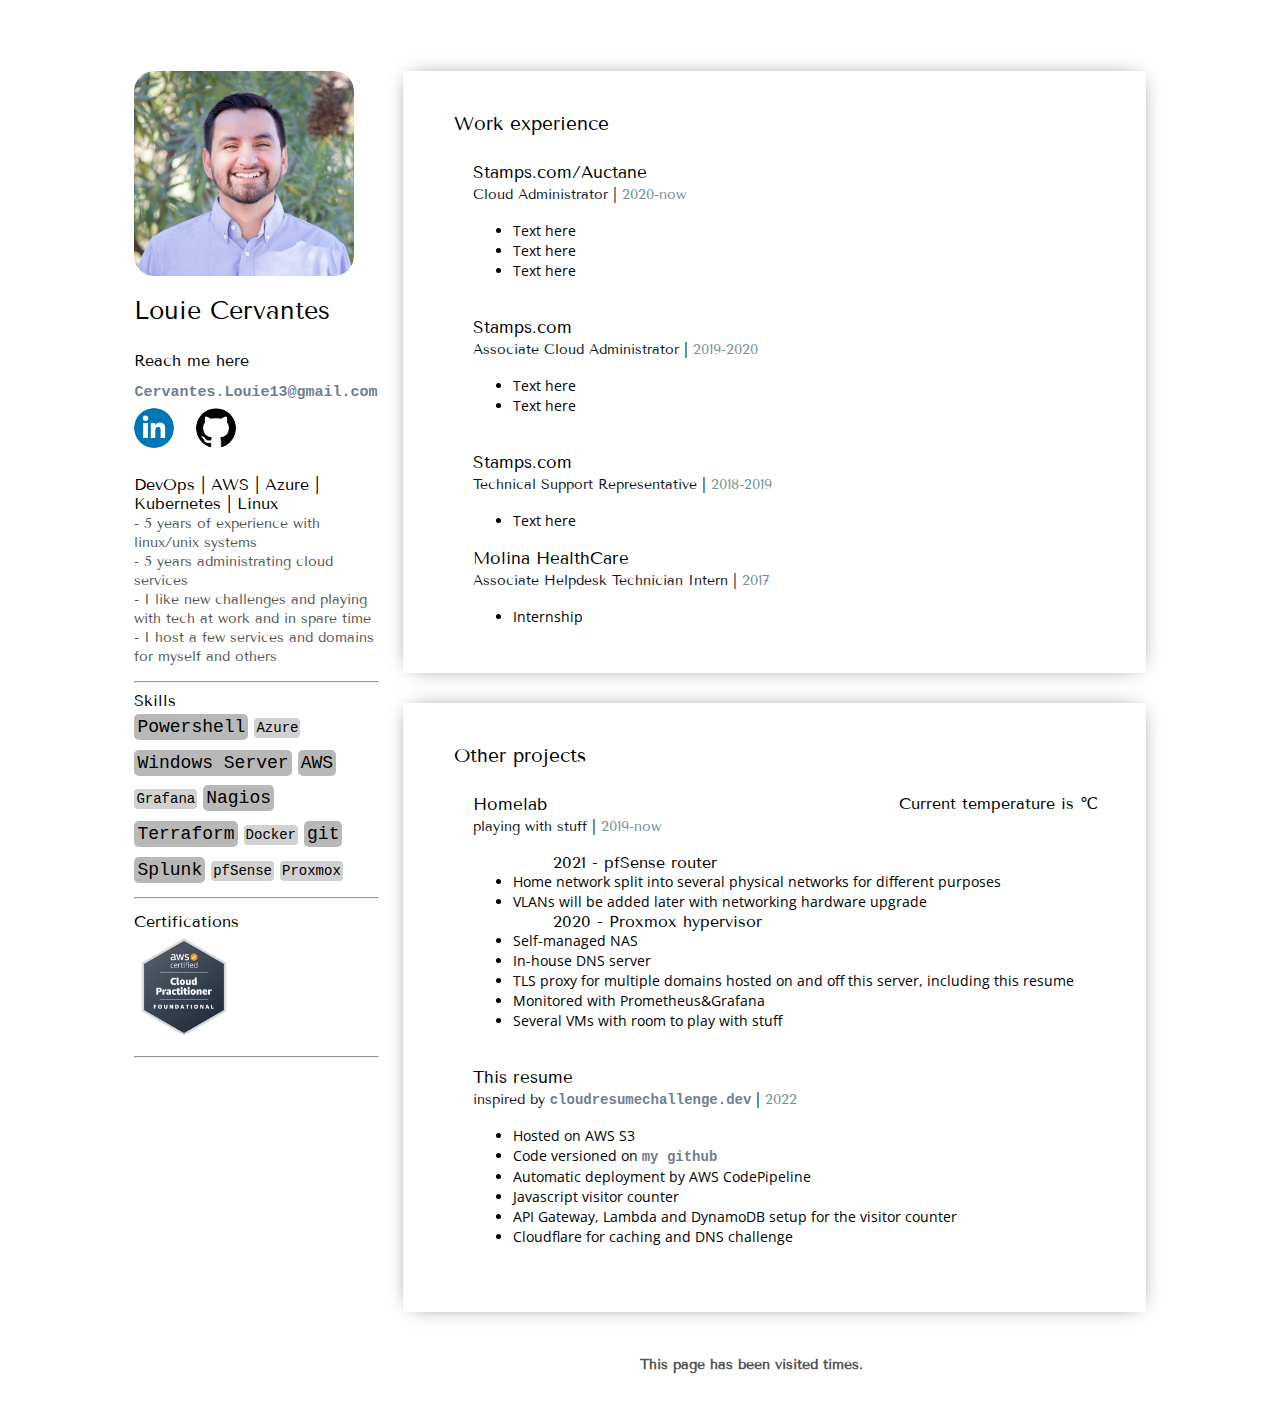
==== website/index.html @ 28288ac9 "added a website folder and moved website files" ====
<!DOCTYPE html>
<html>
	<head>
		<title>Louie Cervantes - Resume</title>
		<link rel="stylesheet" type="text/css" href="style.css">
		<link rel="stylesheet" media="screen" href="https://fonts.googleapis.com/css2?family=Tenor+Sans&display=swap" type="text/css"/> 
		<link rel="stylesheet" href="https://fonts.googleapis.com/css2?family=Open+Sans:wght@300&display=swap" type="text/css"/>
		<script type="text/javascript" src="index.js" defer></script>
	</head>

	<body>
		<div id="container">
			<div id="sidebar">
				<div id="image">
					<img id="profile-photo" src="profile_picture.jpg" alt="Profile-Image">
				</div>
				<p id="name">Louie Cervantes<br></p>
				<div id="sidepanel-section-title">Reach me here<br>
					<a href="#" class="cryptedmail"
						data-name="Cervantes"
						data-surname="Louie13"
						data-domain="gmail"
						data-tld="com"
						onclick="window.location.href = 'mailto:' + this.dataset.name + '.' + this.dataset.surname + '@' + this.dataset.domain + '.' + this.dataset.tld; return false;">
					</a>
				</div>
				<div id="sidepanel-section-title">
					<a href="https://www.linkedin.com/in/louie-cervantes-a8914612a/" class="link" target="_blank">
						<img id="social-thumbnail" src="linkedin.png" alt="LinkedIn">
					</a>
					&nbsp;
					<a href="https://github.com/Louie-Cerv/cloud_resume" class="link" target="_blank">
						<img id="social-thumbnail" src="github.png" alt="GitHub">
					</a>
				</div>
				<p>DevOps | AWS | Azure | Kubernetes | Linux<br><span id="description">- 5 years of experience with linux/unix systems <br>- 5 years administrating cloud services <br>- I like new challenges and playing with tech at work and in spare time  <br>- I host a few services and domains for myself and others</span></p>
				<hr width="100%">
				<div id="skills">
					<p style="display:inline;">Skills</p><br>
					<p id="skill-stronger">Powershell</p>
					<p id="skill">Azure</p>
					<p id="skill-stronger">Windows Server</p>
					<p id="skill-stronger">AWS</p>
					<p id="skill">Grafana</p>
					<p id="skill-stronger">Nagios</p>
					<p id="skill-stronger">Terraform</p>
					<p id="skill">Docker</p>
					<p id="skill-stronger">git</p>
					<p id="skill-stronger">Splunk</p>
					<p id="skill">pfSense</p>					
					<p id="skill">Proxmox</p>
				</div>
				<hr width="100%">
				<div id="sidepanel-section-title">Certifications<br>
					<a href="https://www.credly.com/earner/earned/badge/cf03b4e1-d39f-4c70-b3f6-8f6f0daf3f61" class="link" target="_blank">
						<img id="cert-thumbnail" src="AWS-CloudPractitioner.png" alt="AWS Certified Cloud Practitioner">
					</a>
				</div>
				<hr width="100%">
			</div>
			<div id="info-pages">
				<div class="page">
					<p>&nbsp;&nbsp;&nbsp;Work experience</p>
					<ul>
						<p class="tag">Stamps.com/Auctane<br><span>Cloud Administrator | <span>2020-now</span></span></p>
						<ul>
							<li> Text here </li>
							<li>Text here</li>
							<li>Text here</li>
							<br>
						</ul>
						<p class="tag">Stamps.com<br><span>Associate Cloud Administrator | <span>2019-2020</span></span></p>
						<ul>
							<li>Text here</li>
							<li>Text here</li>
							<br>
						</ul>
						<p class="tag">Stamps.com<br><span>Technical Support Representative | <span>2018-2019</span></span></p>
						<ul>
							<li>Text here</li>
						</ul>
						<p class="tag">Molina HealthCare<br><span>Associate Helpdesk Technician Intern | <span>2017</span></span></p>
						<ul>
							<li>Internship</li>
						</ul>
					</ul>
				</div>
				<div class="page">
					<p>&nbsp;&nbsp;&nbsp;Other projects</p>
					<div style="float: right">Current temperature is <a id="temp"></a>&#8451;&nbsp;&nbsp;&nbsp;</div>
					<ul>
						<p class="tag">Homelab<br><span>playing with stuff | <span>2019-now</span></span></p>
						<ul>
							<ul>2021 - pfSense router</ul>
							<li>Home network split into several physical networks for different purposes</li>
							<li>VLANs will be added later with networking hardware upgrade</li>
							<ul>2020 - Proxmox hypervisor</ul>
							<li>Self-managed NAS</li>
							<li>In-house DNS server</li>
							<li>TLS proxy for multiple domains hosted on and off this server, including this resume</li>
							<li>Monitored with Prometheus&amp;Grafana</li>
							<li>Several VMs with room to play with stuff</li>
							<br>
						</ul>
						<p class="tag">This resume<br><span>inspired by <a href="https://cloudresumechallenge.dev" target="_blank" class="link">cloudresumechallenge.dev</a> | <span>2022</span></span></p>
						<ul>
							<li>Hosted on AWS S3</li>
							<li>Code versioned on <a href="https://github.com/Louie-Cerv/cloud_resume" target="_blank" class="link">my github</a></li>
							<li>Automatic deployment by AWS CodePipeline</li>
							<li>Javascript visitor counter</li>
							<li>API Gateway, Lambda and DynamoDB setup for the visitor counter</li>
							<li>Cloudflare for caching and DNS challenge</li>
							<br>
						</ul>
					</ul>
				</div>
				<p class="counter">This page has been visited <a id="count"></a> times.</p>
			</div>
		</div>
	</body>
</html>
---- website/style.css ----
html{
  font-family: 'Tenor Sans',sans-serif;
}
hr{
    background: grey;
}
#container{
    position: relative;
    display: flex;
}
#sidebar{
    flex: 15%;
    display: block;
    position: relative;
    margin: 5% 2% 0 10%;
    width: 100%;
    height: 100%;
}
#info-pages{
    flex: 55%;
    display: block;
    margin-top: 5%;
    margin-right: 10%;
    width: 100%;
    height: 100%;
}
#image{
    position: relative;
    overflow: hidden;
}
#image,#profile-photo{
    position: relative;
    width: 220px;
    height: 205px;
    border-radius: 20px;
}
#name{
    font-size: 25px;
    line-height: 20px;
}
#description{
    color: #555;
    font-size: 14px;
}
.page > ul > li{
    padding: 0 0 0 15px;
    position: relative;
    display: inline-block;
    width: 100%;
}
.page{
    box-shadow: 0px 0px 20px -9px rgba(0,0,0,0.75);
    overflow-x: hidden;
    margin-bottom: 30px;
    padding: 15px 30px 30px 30px;
    background-color: #fff;
}
.page > p{
    font-size: 19px;
    line-height: 2;
}
.page > ul{
    list-style-type: none;
}
.tag{
    font-size: 17px;
}
.tag span{
    font-size: 14px;
    color: #0e141e;
}
.tag span span{
    color: #738f93;
}
@media screen and (max-width:1090px){
    #sidebar{
        margin-left: 5%;
    }
}
@media screen and (max-width:850px){
    #container{
        display: block;
    }
    #sidebar{
        width: 90%;
    }
    .page{
        margin: 0 5%;
        margin-bottom: 30px;
    }
}
#skill {
  display:inline;
  font-family: "Courier New", Courier, monospace;
  font-size: 14px !important;
  background: #d1d1d1;
  padding: 2px;
  border-radius: 4px;
  line-height: 35px;
}
#skill:hover {
  background-color: #b8b8b8;
}
#skill-stronger {
  display:inline;
  font-family: "Courier New", Courier, monospace;
  font-size: 18px !important;
  background: #b8b8b8;
  padding: 3px;
  border-radius: 5px;
  line-height: 35px;
}
#skill-stronger:hover {
  background-color: #a3a3a3;
}
.cryptedmail:after {
  content: attr(data-name) "." attr(data-surname) "@" attr(data-domain) "." attr(data-tld);
}
.cryptedmail{
    font-size: 15px !important;
    font-weight: bold;
    color: #708090;
    text-decoration: none;
    font-family: 'Cutive Mono', Courier, monospace;
}
#sidepanel-section-title{
  line-height: 30px;
}
#social-thumbnail{
    position: relative;
    width: 40px;
    border-radius: 20px;
}
#cert-thumbnail{
    position: relative;
    width: 100px;
    border-radius: 20px;
}
.link{
  text-decoration: none;
  color: #708090;
  font-weight: bold;
  font-family: 'Cutive Mono', Courier, monospace;
}
ul > li{
  font-size: 14px;
  list-style-type: disc;
  line-height: 20px;
  font-family: 'Open Sans', sans-serif;
}
.counter{
  font-size: 14px;
  color: #545454;
  font-weight: bold;
  position: absolute;
  left: 50%;
  padding-bottom: 3em
}
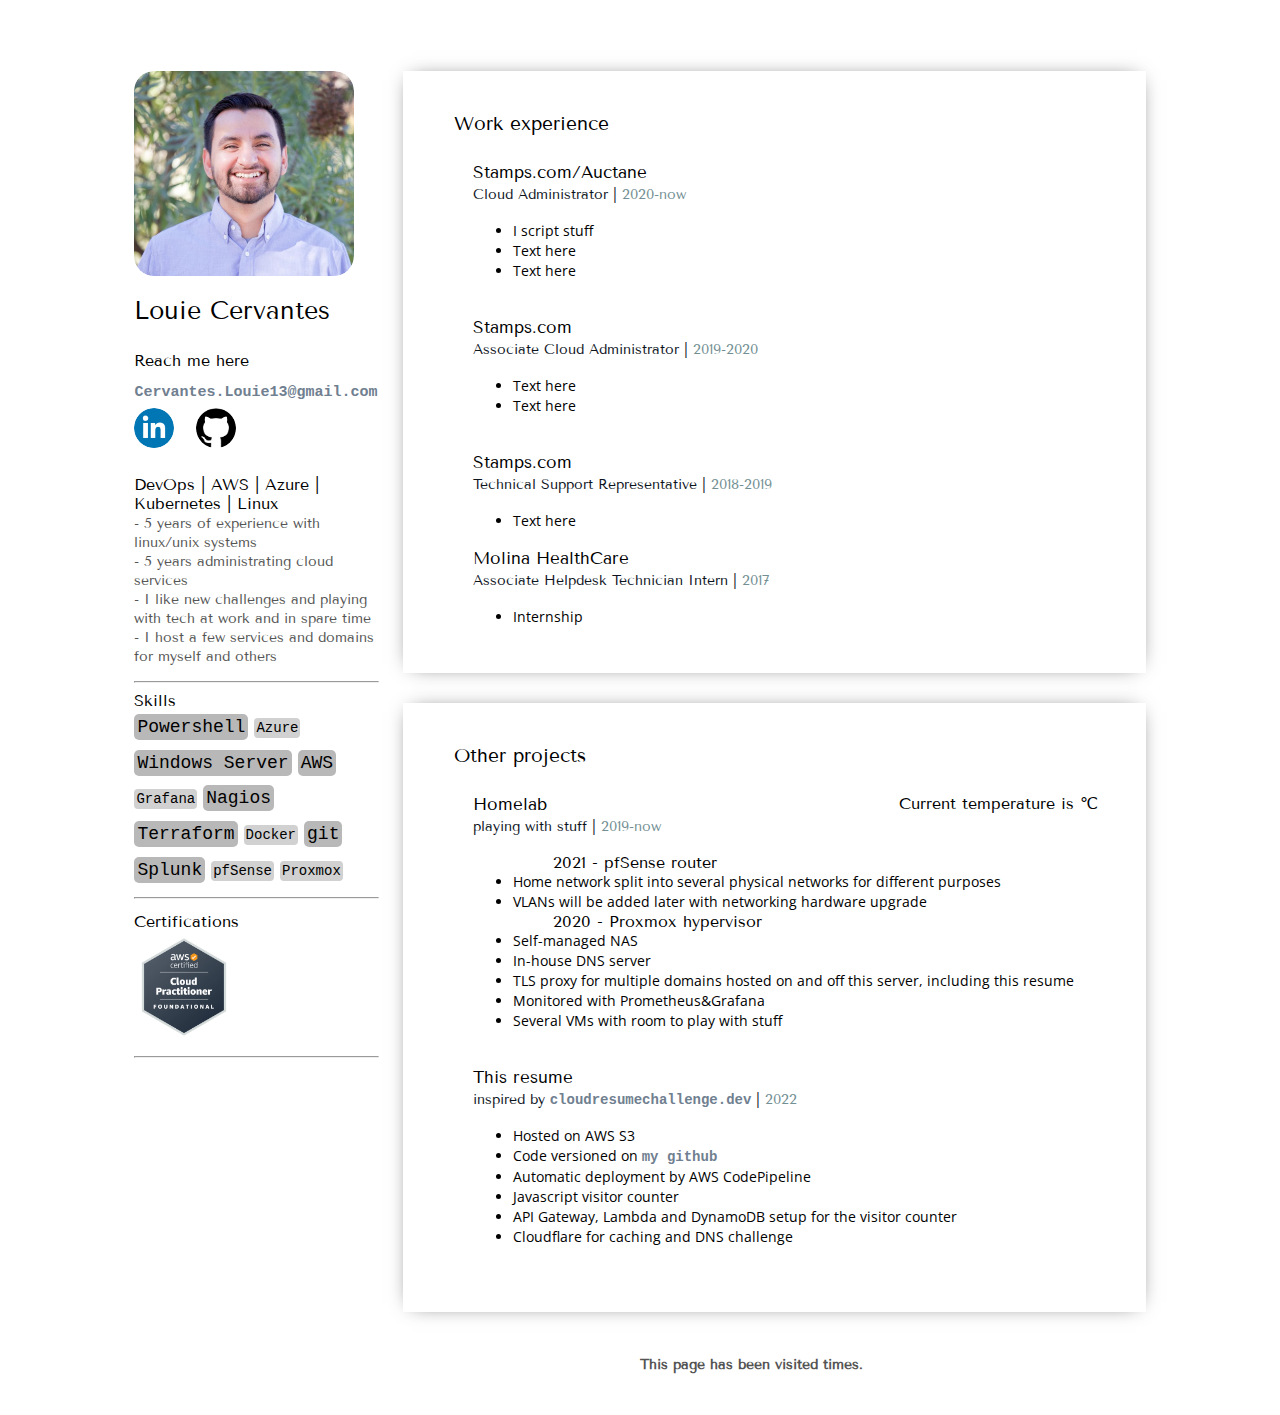
==== commit 32d79b58: "test1" ====
--- a/website/index.html
+++ b/website/index.html
@@ -64,7 +64,7 @@
 					<ul>
 						<p class="tag">Stamps.com/Auctane<br><span>Cloud Administrator | <span>2020-now</span></span></p>
 						<ul>
-							<li> Text here </li>
+							<li>I script stuff</li>
 							<li>Text here</li>
 							<li>Text here</li>
 							<br>
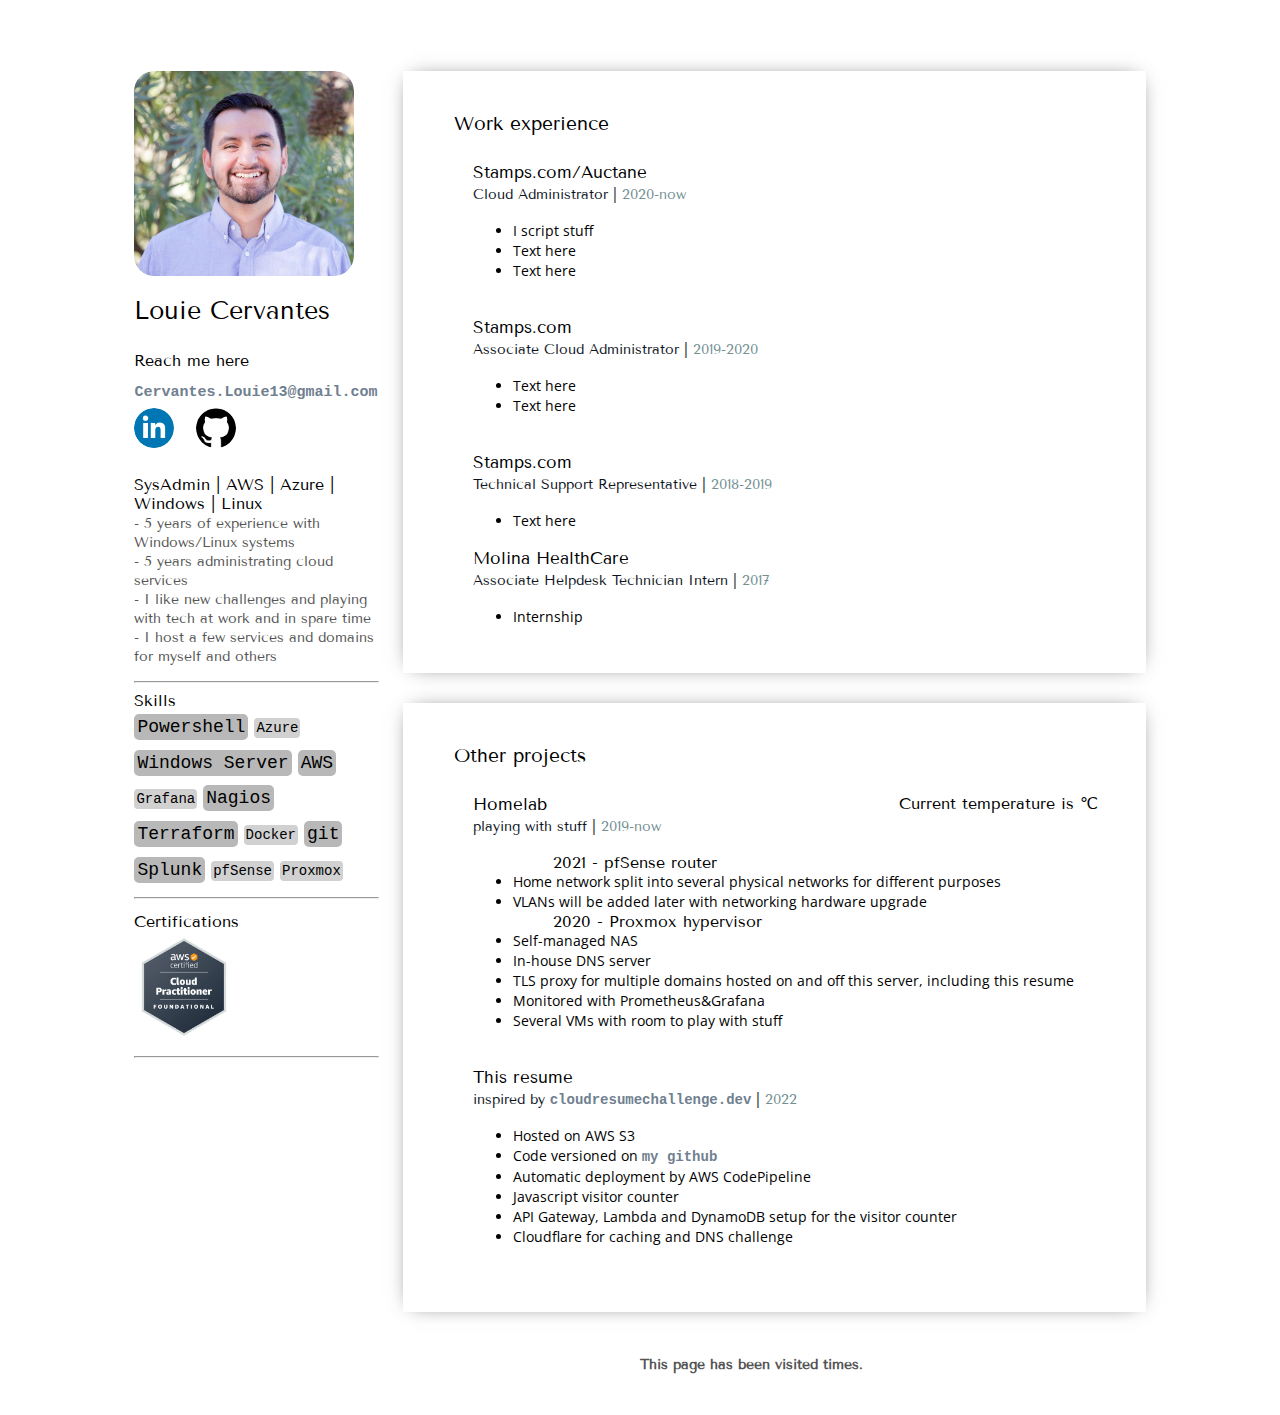
==== commit 7aea2563: "test234" ====
--- a/website/index.html
+++ b/website/index.html
@@ -33,7 +33,7 @@
 						<img id="social-thumbnail" src="github.png" alt="GitHub">
 					</a>
 				</div>
-				<p>DevOps | AWS | Azure | Kubernetes | Linux<br><span id="description">- 5 years of experience with linux/unix systems <br>- 5 years administrating cloud services <br>- I like new challenges and playing with tech at work and in spare time  <br>- I host a few services and domains for myself and others</span></p>
+				<p>SysAdmin | AWS | Azure | Windows | Linux<br><span id="description">- 5 years of experience with Windows/Linux systems <br>- 5 years administrating cloud services <br>- I like new challenges and playing with tech at work and in spare time  <br>- I host a few services and domains for myself and others</span></p>
 				<hr width="100%">
 				<div id="skills">
 					<p style="display:inline;">Skills</p><br>
